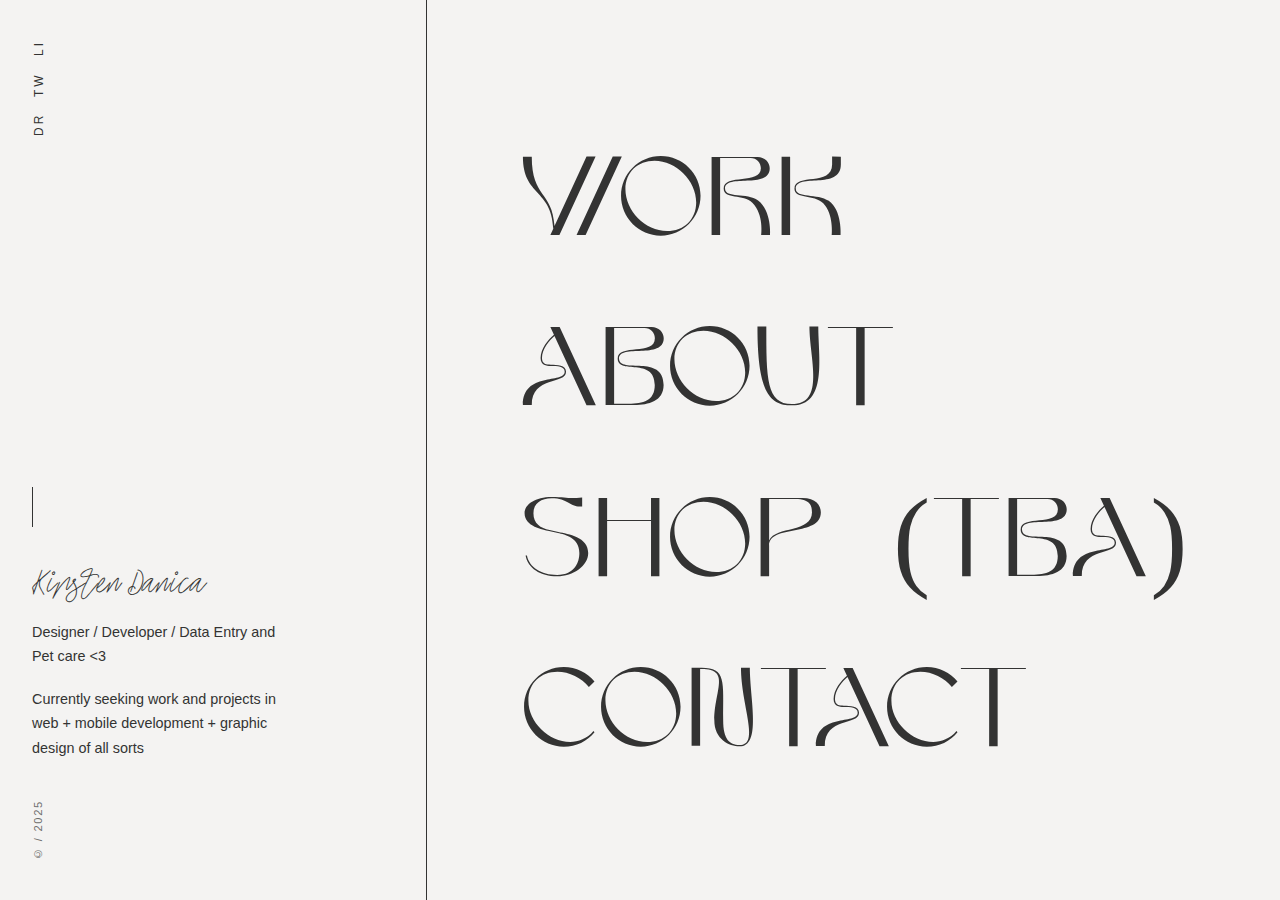
==== index.html @ 1dfea67f "Initial commit" ====
<!DOCTYPE html>
<html lang="en">
<head>
  <meta charset="UTF-8" />
  <meta name="viewport" content="width=device-width, initial-scale=1.0" />
  
  <title>Kirsten Danica – PORTFOLIO</title>

  <link rel="stylesheet" href="styles.css" />
</head>
<body>
  <main class="grid">
    <!-- LEFT SIDE -->
    <aside class="left">
      <div class="socials">
        <span>DR</span>
        <span>TW</span>
        <span>LI</span>
      </div>

      <div class="bio">
        <div class="vertical-line"></div>
        <div>
         
          <h2>Kirsten Danica</h2>
          <p>Designer / Developer / Data Entry and Pet care <3 </p>
          <br>
          <p>Currently seeking work and projects in web + mobile development + graphic design of all sorts</p>
        </div>
        
        <small class="copyright">© / 2025</small>
      </div>
    </aside>

    <!-- RIGHT SIDE -->
    <section class="right">
      <nav class="main-nav">
        <a href="work.html">WORK</a>
        <a href="#">ABOUT</a>
        <a href="#">SHOP (TBA)</a>
        <a href="#">CONTACT</a>
      </nav>
    </section>
  </main>
</body>
</html>
---- styles.css ----
* {
    margin: 0;
    padding: 0;
    box-sizing: border-box;
}

@font-face {
    font-family: 'Ragifa';
    src: url('ragifa.otf') format('opentype');
}

@font-face {
    font-family: 'Kaldera';
    src: url('PS-Kaldera-Regular.otf') format('opentype');
}

@font-face {
    font-family: 'Ellaine';
    src: url('Ellaine\ -\ Demo.ttf') format('truetype');
}

body {
    font-family: 'Inter', sans-serif;
    background: #f4f3f2;
    color: #333;
}

.grid {
    display: grid;
    grid-template-columns: 1fr 2fr;
    min-height: 100vh;
}

.left {
    display: flex;
    flex-direction: column;
    justify-content: space-between;
    padding: 2.5rem 2rem;
    border-right: 1px solid #333;
}

.socials {
    writing-mode: vertical-rl;
    transform: rotate(180deg);
    font-weight: 500;
    letter-spacing: 0.25em;
    font-size: 0.75rem;
    display: flex;
    gap: 1rem;
}

.bio {
    display: flex;
    flex-direction: column;
    gap: 2.5rem;
    align-items: flex-start;
}

.vertical-line {
    width: 1px;
    height: 40px;
    background-color: #333;
}

.bio h2 {
    font-family: 'Ellaine', serif;
    font-size: 2rem;
    letter-spacing: 0.01em;
    font-weight: 500;
    margin-bottom: 1rem;
}

.bio p {
    font-size: 0.9rem;
    line-height: 1.7;
    max-width: 260px;
}

.bio a {
    text-decoration: underline;
    color: inherit;
}

.bio .copyright {
    writing-mode: vertical-rl;
    transform: rotate(180deg);
    font-size: 0.7rem;
    letter-spacing: 0.15em;
    opacity: 0.7;
}

.right {
    display: flex;
    align-items: center;
    justify-content: center;
}

.nav-wrapper {
    display: flex;
    flex-direction: column;
    justify-content: center;
    align-items: flex-start;
}

.main-nav {
    display: flex;
    flex-direction: column;
    gap: 2.2rem;
}

.main-nav a {
    font-family: 'Kaldera', serif;
    font-size: 7rem;
    font-weight: normal;
    color: #333;
    text-decoration: none;
    transition: all 0.3s ease;
}

.main-nav a:hover {
    transform: translateX(10px);
    color: #857e6e;
    font-style: italic;
}

@media (max-width: 768px) {
    .grid {
        grid-template-columns: 1fr;
    }

    .left {
        flex-direction: row;
        justify-content: space-between;
        padding: 1.5rem;
        border-right: none;
        border-bottom: 1px solid #333;
    }

    .right {
        padding: 3rem 1rem;
    }

    .main-nav a {
        font-size: 2.5rem;
    }

    .nav-wrapper {
        align-items: center;
    }
}

/*--WORK--*/

body.dark {
    background-color: #0e0d0d;
    color: #f4f3f2;
  }
  
  /* Adjust left section for dark mode */
  .dark .bio h3 {
    font-family: 'Inter', sans-serif;
    font-size: 0.9rem;
    letter-spacing: 0.1em;
    margin-bottom: 1.2rem;
    color: #f4f3f2;
  }
  
  .dark .bio p {
    color: #ccc;
    font-size: 0.85rem;
    line-height: 1.6;
  }
  
  .work-list {
    display: flex;
    flex-direction: column;
    justify-content: center;
    gap: 2.5rem;
  }
  
  .work-entry h2 {
    font-family: 'Kaldera', serif;
    font-size: 4rem;
    font-weight: normal;
    letter-spacing: 0;
    margin-bottom: 0.3rem;
  }
  
  .tag {
    font-size: 0.85rem;
    text-transform: uppercase;
    color: #aaa;
    letter-spacing: 0.05em;
  }
  
  .pill {
    display: inline-block;
    background: #f4f3f2;
    color: #333;
    font-size: 0.65rem;
    font-weight: 600;
    padding: 0.2em 0.5em;
    margin-left: 0.4em;
    border-radius: 12px;
    letter-spacing: 0.05em;
  }
  
  /* Responsive tweaks */
  @media (max-width: 768px) {
    .work-entry h2 {
      font-size: 2.5rem;
    }
  }
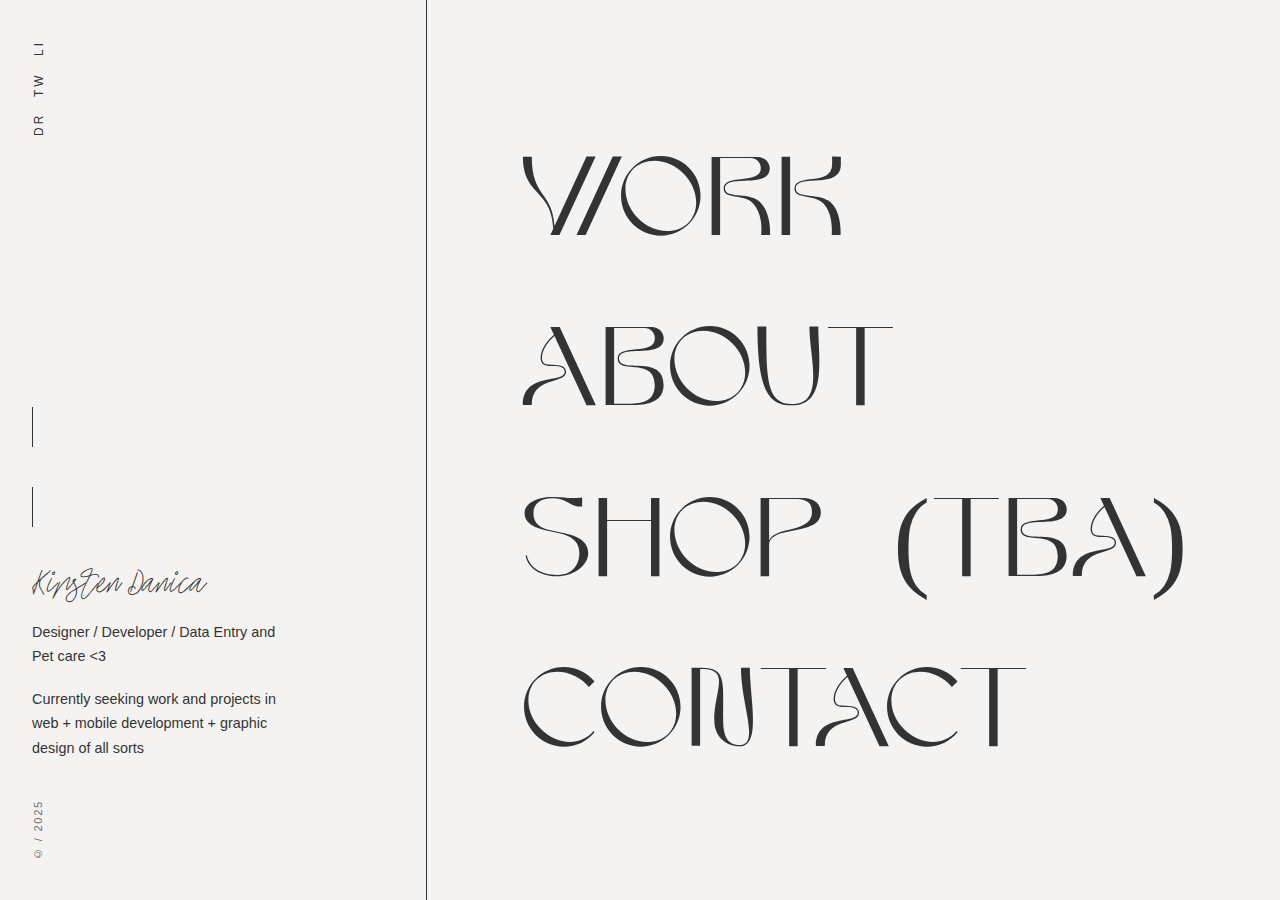
==== commit 6eb64daa: "feat: Modify dark mode border to ensure responsive mobile UI" ====
--- a/index.html
+++ b/index.html
@@ -20,6 +20,7 @@
 
       <div class="bio">
         <div class="vertical-line"></div>
+        <div class="vertical-divider"></div>
         <div>
          
           <h2>Kirsten Danica</h2>
--- a/styles.css
+++ b/styles.css
@@ -2,11 +2,6 @@
     margin: 0;
     padding: 0;
     box-sizing: border-box;
-}
-
-@font-face {
-    font-family: 'Ragifa';
-    src: url('ragifa.otf') format('opentype');
 }
 
 @font-face {
@@ -61,6 +56,12 @@
     height: 40px;
     background-color: #333;
 }
+
+.vertical-divider {
+    width: 1px;
+    height: 40px;
+    background-color: #333;
+  }
 
 .bio h2 {
     font-family: 'Ellaine', serif;
@@ -155,8 +156,17 @@
     background-color: #0e0d0d;
     color: #f4f3f2;
   }
-  
-  /* Adjust left section for dark mode */
+
+  .dark .left {
+    display: flex;
+    flex-direction: row;
+    justify-content: space-between;
+    padding: 1.5rem;
+    border-bottom: none;
+    border-right: none; 
+    border-right: 1px solid #f4f3f2;
+  }
+  
   .dark .bio h3 {
     font-family: 'Inter', sans-serif;
     font-size: 0.9rem;
@@ -205,10 +215,17 @@
     letter-spacing: 0.05em;
   }
   
-  /* Responsive tweaks */
+  /* RESPONSIVE */
   @media (max-width: 768px) {
     .work-entry h2 {
       font-size: 2.5rem;
     }
-  }
-  
+    .dark .left {
+        flex-direction: row;
+        justify-content: space-between;
+        padding: 1.5rem;
+        border-right: none;
+        border-bottom: 1px solid #f4f3f2;
+    }
+  }
+  
